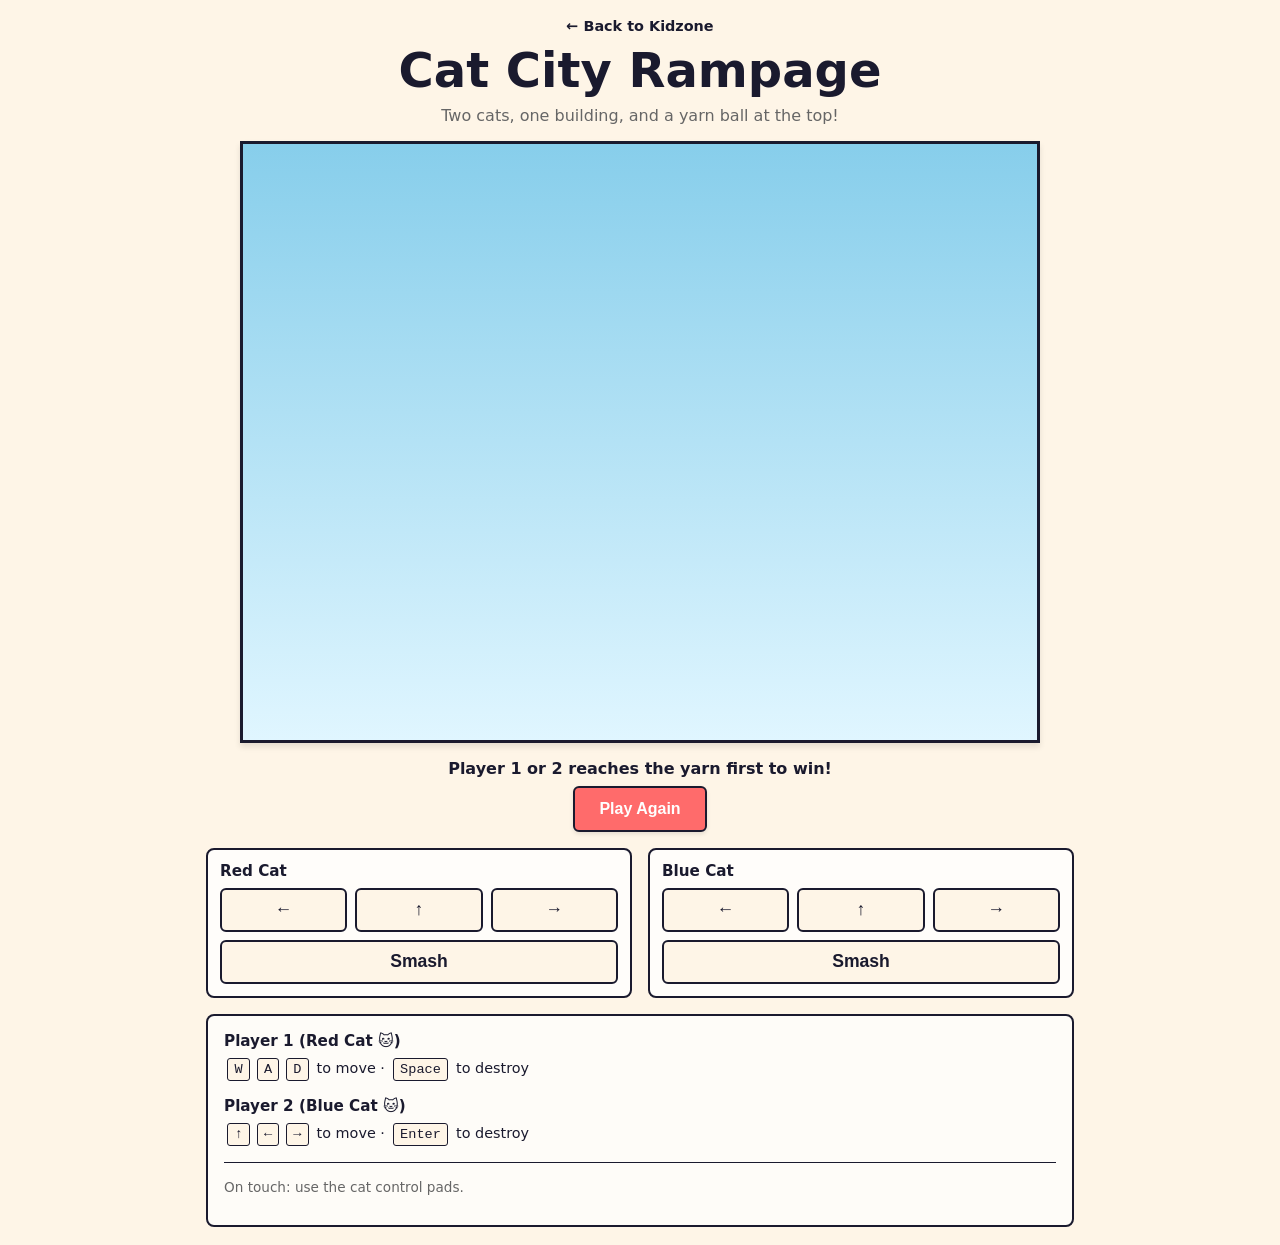
==== projects/cat-city-rampage/index.html @ aa6a1960 "Cat City Rampage: reduced motion, a phone layout with both players' pads in view, and a real-touch t" ====
<!doctype html>
<html lang="en">
  <head>
    <meta charset="utf-8">
    <meta name="viewport" content="width=device-width, initial-scale=1">
    <meta name="theme-color" content="#ff6b6b">
    <title>Cat City Rampage</title>
    <link rel="stylesheet" href="./styles.css">
  </head>
  <body>
    <div class="game-wrapper">
      <div class="game-header">
        <a href="../../" class="back-link">← Back to Kidzone</a>
        <h1>Cat City Rampage</h1>
        <p class="subtitle">Two cats, one building, and a yarn ball at the top!</p>
      </div>

      <canvas
        id="gameCanvas"
        width="800"
        height="600"
        aria-label="Two cats climbing a destructible building toward a yarn ball."
      ></canvas>

      <div class="game-status" id="gameStatus" aria-live="polite">
        <p id="statusText">Player 1 or 2 reaches the yarn first to win!</p>
        <button id="resetButton" class="reset-btn">Play Again</button>
      </div>

      <div class="touch-controls" aria-label="Touch controls">
        <div class="touch-pad" aria-label="Red Cat controls">
          <h3>Red Cat</h3>
          <div class="touch-row">
            <button type="button" data-player="1" data-control="left" aria-label="Red Cat move left">←</button>
            <button type="button" data-player="1" data-control="jump" aria-label="Red Cat jump">↑</button>
            <button type="button" data-player="1" data-control="right" aria-label="Red Cat move right">→</button>
          </div>
          <button type="button" class="smash-btn" data-player="1" data-control="destroy" aria-label="Red Cat smash bricks">Smash</button>
        </div>

        <div class="touch-pad" aria-label="Blue Cat controls">
          <h3>Blue Cat</h3>
          <div class="touch-row">
            <button type="button" data-player="2" data-control="left" aria-label="Blue Cat move left">←</button>
            <button type="button" data-player="2" data-control="jump" aria-label="Blue Cat jump">↑</button>
            <button type="button" data-player="2" data-control="right" aria-label="Blue Cat move right">→</button>
          </div>
          <button type="button" class="smash-btn" data-player="2" data-control="destroy" aria-label="Blue Cat smash bricks">Smash</button>
        </div>
      </div>

      <div class="controls">
        <div class="control-group">
          <h3>Player 1 (Red Cat 🐱)</h3>
          <p><kbd>W</kbd><kbd>A</kbd><kbd>D</kbd> to move · <kbd>Space</kbd> to destroy</p>
        </div>
        <div class="control-group">
          <h3>Player 2 (Blue Cat 🐱)</h3>
          <p><kbd>↑</kbd><kbd>←</kbd><kbd>→</kbd> to move · <kbd>Enter</kbd> to destroy</p>
        </div>
        <p class="mobile-note">On touch: use the cat control pads.</p>
      </div>
    </div>

    <script src="./game.js"></script>
  </body>
</html>
---- projects/cat-city-rampage/styles.css ----
:root {
  color-scheme: light;
  --ink: #1a1a2e;
  --paper: #fef5e7;
  --player1: #ff6b6b;
  --player2: #4ecdc4;
  --brick: #a89968;
  --brick-light: #d4af85;
}

* {
  box-sizing: border-box;
}

html, body {
  margin: 0;
  padding: 0;
}

body {
  color: var(--ink);
  background: var(--paper);
  font-family: ui-sans-serif, system-ui, -apple-system, BlinkMacSystemFont, "Segoe UI", sans-serif;
}

.game-wrapper {
  max-width: 900px;
  margin: 0 auto;
  padding: 1rem;
}

.game-header {
  text-align: center;
  margin-bottom: 1rem;
}

.back-link {
  display: inline-block;
  color: var(--ink);
  text-decoration: none;
  font-weight: 600;
  margin-bottom: 0.5rem;
  font-size: 0.9rem;
}

.back-link:hover {
  text-decoration: underline;
}

h1 {
  margin: 0;
  font-size: clamp(1.8rem, 5vw, 3rem);
  color: var(--ink);
  letter-spacing: 0;
}

.subtitle {
  margin: 0.5rem 0 0;
  font-size: 1rem;
  color: #666;
}

#gameCanvas {
  border: 3px solid var(--ink);
  background: linear-gradient(180deg, #87ceeb 0%, #e0f6ff 100%);
  display: block;
  width: 100%;
  max-width: 800px;
  height: auto;
  margin: 1rem auto;
  box-shadow: 0 4px 6px rgba(0, 0, 0, 0.1);
  touch-action: none;
}

.game-status {
  text-align: center;
  min-height: 60px;
  margin: 1rem 0;
  display: flex;
  flex-direction: column;
  align-items: center;
  justify-content: center;
  gap: 0.5rem;
}

#statusText {
  margin: 0;
  font-size: 1rem;
  font-weight: 600;
  color: var(--ink);
}

.reset-btn {
  padding: 0.75rem 1.5rem;
  font-size: 1rem;
  font-weight: 700;
  border: 2px solid var(--ink);
  border-radius: 6px;
  background: var(--player1);
  color: white;
  cursor: pointer;
  transition: transform 0.1s, box-shadow 0.1s;
  box-shadow: 0 2px 4px rgba(0, 0, 0, 0.1);
}

.reset-btn:hover {
  transform: translateY(-2px);
  box-shadow: 0 4px 8px rgba(0, 0, 0, 0.2);
}

.reset-btn:active {
  transform: translateY(0);
}

.controls {
  max-width: 100%;
  padding: 1rem;
  background: rgba(255, 255, 255, 0.7);
  border-radius: 8px;
  border: 2px solid var(--ink);
}

.control-group {
  margin-bottom: 1rem;
}

.control-group:last-child {
  margin-bottom: 0;
}

h3 {
  margin: 0 0 0.5rem;
  font-size: 0.95rem;
  color: var(--ink);
}

.control-group p {
  margin: 0;
  font-size: 0.9rem;
  font-weight: 500;
}

kbd {
  display: inline-block;
  padding: 0.2rem 0.4rem;
  background: var(--paper);
  border: 1px solid var(--ink);
  border-radius: 3px;
  font-family: monospace;
  font-size: 0.85rem;
  margin: 0 0.2rem;
}

.mobile-note {
  margin-top: 1rem;
  padding-top: 1rem;
  border-top: 1px solid var(--ink);
  font-size: 0.85rem;
  color: #666;
}

.touch-controls {
  display: grid;
  grid-template-columns: repeat(2, minmax(0, 1fr));
  gap: 1rem;
  margin: 1rem 0;
}

.touch-pad {
  border: 2px solid var(--ink);
  border-radius: 8px;
  padding: 0.75rem;
  background: rgba(255, 255, 255, 0.78);
}

.touch-row {
  display: grid;
  grid-template-columns: repeat(3, minmax(44px, 1fr));
  gap: 0.5rem;
  margin-bottom: 0.5rem;
}

.touch-pad button {
  min-height: 44px;
  border: 2px solid var(--ink);
  border-radius: 6px;
  background: var(--paper);
  color: var(--ink);
  font-size: 1.1rem;
  font-weight: 800;
  cursor: pointer;
  touch-action: none;
}

.touch-pad button:active,
.touch-pad button[aria-pressed="true"] {
  transform: translateY(1px);
  box-shadow: inset 0 2px 0 rgba(0, 0, 0, 0.18);
}

.smash-btn {
  width: 100%;
}

@media (max-width: 600px) {
  #gameCanvas {
    width: 100%;
  }

  .controls {
    font-size: 0.9rem;
  }

  .control-group p {
    font-size: 0.8rem;
  }

  kbd {
    padding: 0.15rem 0.3rem;
    font-size: 0.75rem;
  }

  .game-wrapper {
    padding: 0.5rem 1rem;
  }

  .game-header {
    margin-bottom: 0.25rem;
  }

  .back-link {
    margin-bottom: 0.1rem;
    font-size: 0.85rem;
  }

  h1 {
    font-size: 1.5rem;
  }

  .subtitle {
    margin-top: 0.1rem;
    font-size: 0.85rem;
  }

  #gameCanvas {
    margin: 0.5rem auto;
  }

  .game-status {
    min-height: 0;
    margin: 0.5rem 0;
    gap: 0.35rem;
  }

  #statusText {
    font-size: 0.9rem;
  }

  .reset-btn {
    padding: 0.4rem 1.25rem;
  }

  .touch-controls {
    gap: 0.5rem;
    margin: 0.5rem 0;
  }

  .touch-pad {
    padding: 0.4rem;
  }

  .touch-pad h3 {
    margin-bottom: 0.3rem;
    text-align: center;
  }

  .touch-row {
    gap: 0.25rem;
    margin-bottom: 0.25rem;
  }
}

@media (prefers-reduced-motion: reduce) {
  .reset-btn {
    transition: none;
  }

  .reset-btn:hover,
  .reset-btn:active,
  .touch-pad button:active,
  .touch-pad button[aria-pressed="true"] {
    transform: none;
  }
}
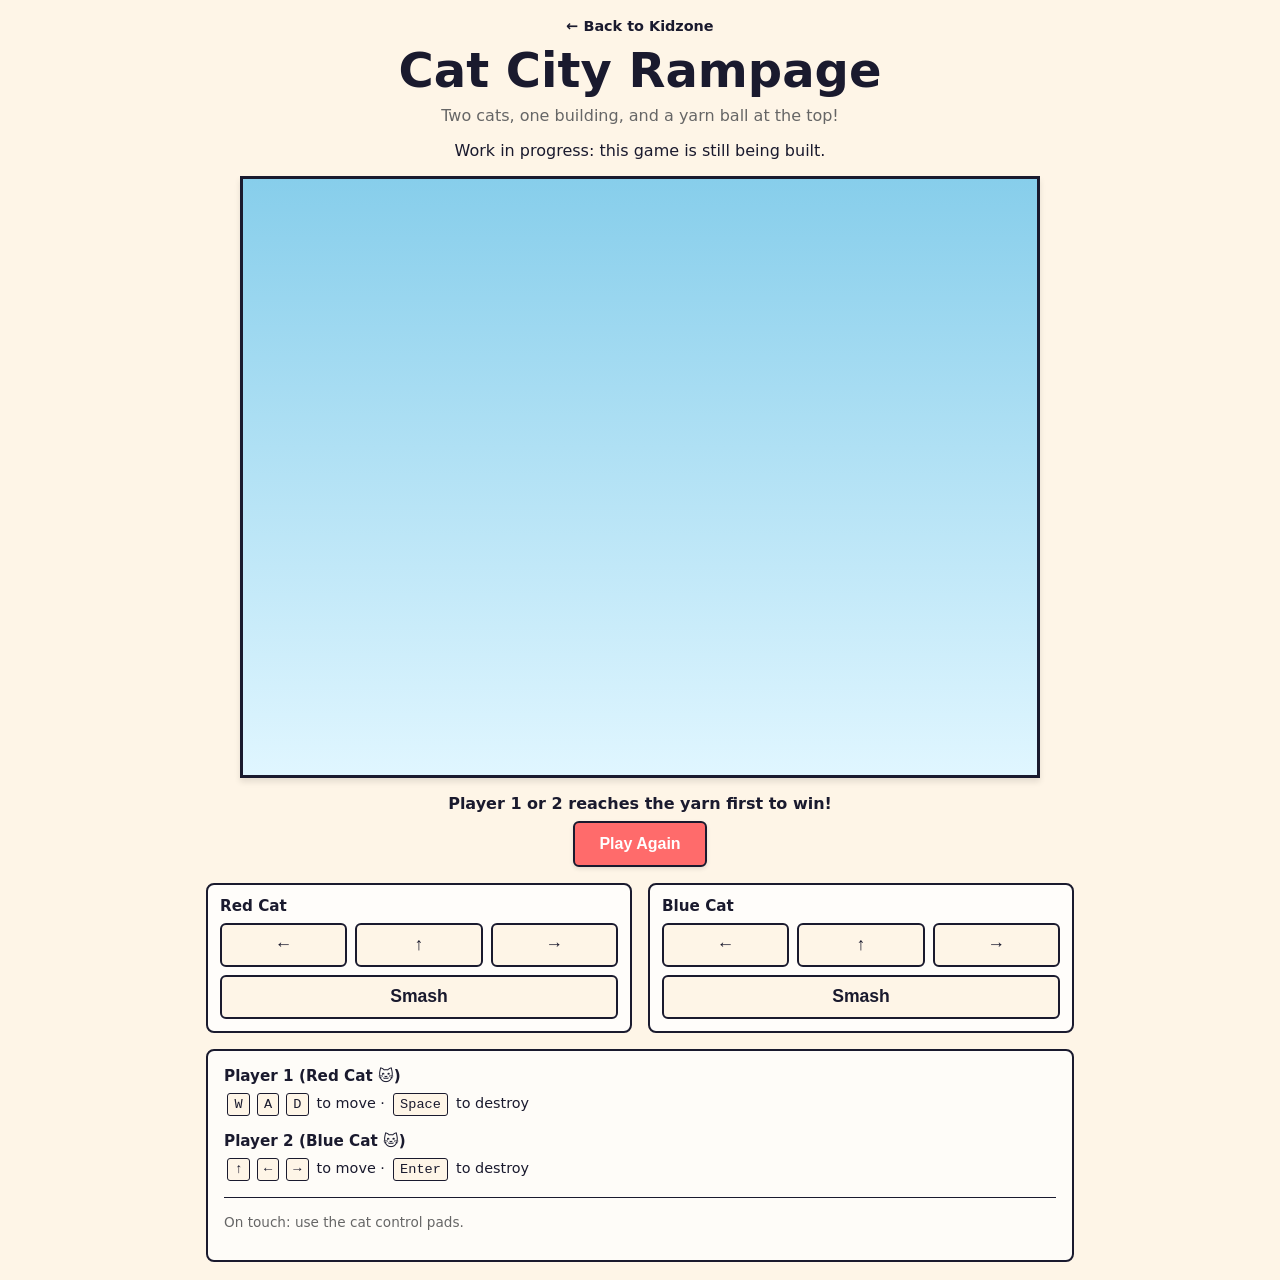
==== commit 2e9f32e9: "Cat City Rampage: keep it off the shelf and mark it as a work in progress project.json sets shelf to" ====
--- a/projects/cat-city-rampage/index.html
+++ b/projects/cat-city-rampage/index.html
@@ -13,6 +13,7 @@
         <a href="../../" class="back-link">← Back to Kidzone</a>
         <h1>Cat City Rampage</h1>
         <p class="subtitle">Two cats, one building, and a yarn ball at the top!</p>
+        <p class="wip-note">Work in progress: this game is still being built.</p>
       </div>
 
       <canvas
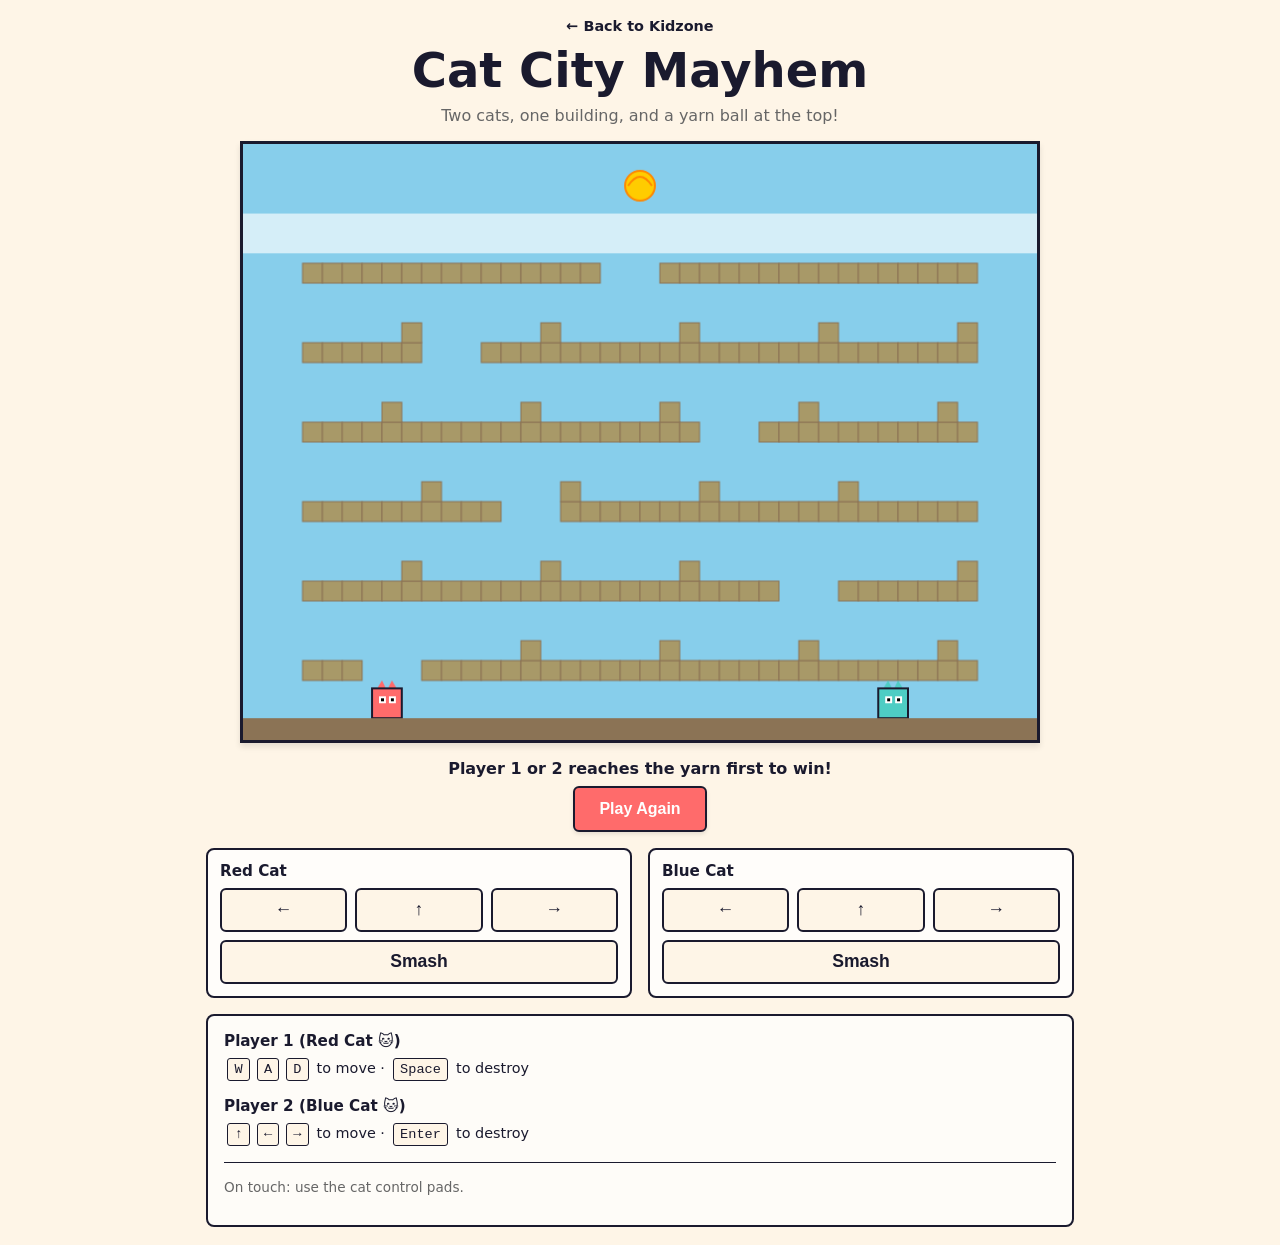
==== commit 0d28e5c3: "Rename Cat City Rampage to Cat City Mayhem and put it on the shelf The game's folder moves to projec" ====
--- a/projects/cat-city-rampage/index.html
+++ b/projects/cat-city-rampage/index.html
@@ -3,66 +3,12 @@
   <head>
     <meta charset="utf-8">
     <meta name="viewport" content="width=device-width, initial-scale=1">
-    <meta name="theme-color" content="#ff6b6b">
-    <title>Cat City Rampage</title>
-    <link rel="stylesheet" href="./styles.css">
+    <meta http-equiv="refresh" content="0; url=../cat-city-mayhem/">
+    <meta name="robots" content="noindex">
+    <title>Cat City Mayhem has a new address</title>
   </head>
   <body>
-    <div class="game-wrapper">
-      <div class="game-header">
-        <a href="../../" class="back-link">← Back to Kidzone</a>
-        <h1>Cat City Rampage</h1>
-        <p class="subtitle">Two cats, one building, and a yarn ball at the top!</p>
-        <p class="wip-note">Work in progress: this game is still being built.</p>
-      </div>
-
-      <canvas
-        id="gameCanvas"
-        width="800"
-        height="600"
-        aria-label="Two cats climbing a destructible building toward a yarn ball."
-      ></canvas>
-
-      <div class="game-status" id="gameStatus" aria-live="polite">
-        <p id="statusText">Player 1 or 2 reaches the yarn first to win!</p>
-        <button id="resetButton" class="reset-btn">Play Again</button>
-      </div>
-
-      <div class="touch-controls" aria-label="Touch controls">
-        <div class="touch-pad" aria-label="Red Cat controls">
-          <h3>Red Cat</h3>
-          <div class="touch-row">
-            <button type="button" data-player="1" data-control="left" aria-label="Red Cat move left">←</button>
-            <button type="button" data-player="1" data-control="jump" aria-label="Red Cat jump">↑</button>
-            <button type="button" data-player="1" data-control="right" aria-label="Red Cat move right">→</button>
-          </div>
-          <button type="button" class="smash-btn" data-player="1" data-control="destroy" aria-label="Red Cat smash bricks">Smash</button>
-        </div>
-
-        <div class="touch-pad" aria-label="Blue Cat controls">
-          <h3>Blue Cat</h3>
-          <div class="touch-row">
-            <button type="button" data-player="2" data-control="left" aria-label="Blue Cat move left">←</button>
-            <button type="button" data-player="2" data-control="jump" aria-label="Blue Cat jump">↑</button>
-            <button type="button" data-player="2" data-control="right" aria-label="Blue Cat move right">→</button>
-          </div>
-          <button type="button" class="smash-btn" data-player="2" data-control="destroy" aria-label="Blue Cat smash bricks">Smash</button>
-        </div>
-      </div>
-
-      <div class="controls">
-        <div class="control-group">
-          <h3>Player 1 (Red Cat 🐱)</h3>
-          <p><kbd>W</kbd><kbd>A</kbd><kbd>D</kbd> to move · <kbd>Space</kbd> to destroy</p>
-        </div>
-        <div class="control-group">
-          <h3>Player 2 (Blue Cat 🐱)</h3>
-          <p><kbd>↑</kbd><kbd>←</kbd><kbd>→</kbd> to move · <kbd>Enter</kbd> to destroy</p>
-        </div>
-        <p class="mobile-note">On touch: use the cat control pads.</p>
-      </div>
-    </div>
-
-    <script src="./game.js"></script>
+    <h1>Cat City Mayhem has a new address</h1>
+    <p><a href="../cat-city-mayhem/">Play Cat City Mayhem</a></p>
   </body>
 </html>
